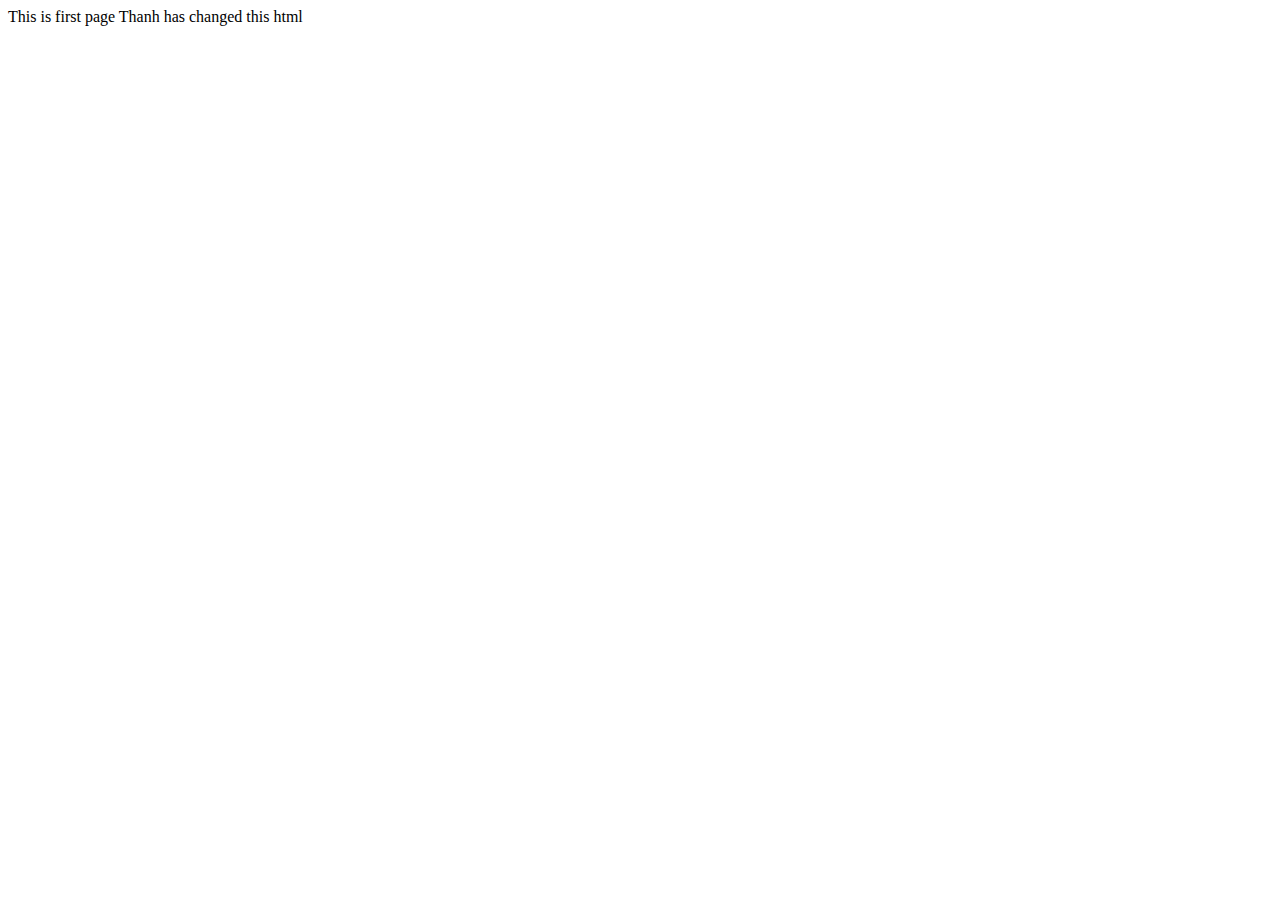
==== index.html @ 8ccbf405 "thanh change this" ====
<!DOCTYPE html>
<html lang="en">
<head>
    <meta charset="UTF-8">
    <meta http-equiv="X-UA-Compatible" content="IE=edge">
    <meta name="viewport" content="width=device-width, initial-scale=1.0">
    <title>Document</title>
</head>
<body>
    This is first page
    Thanh has changed this html
</body>
</html>
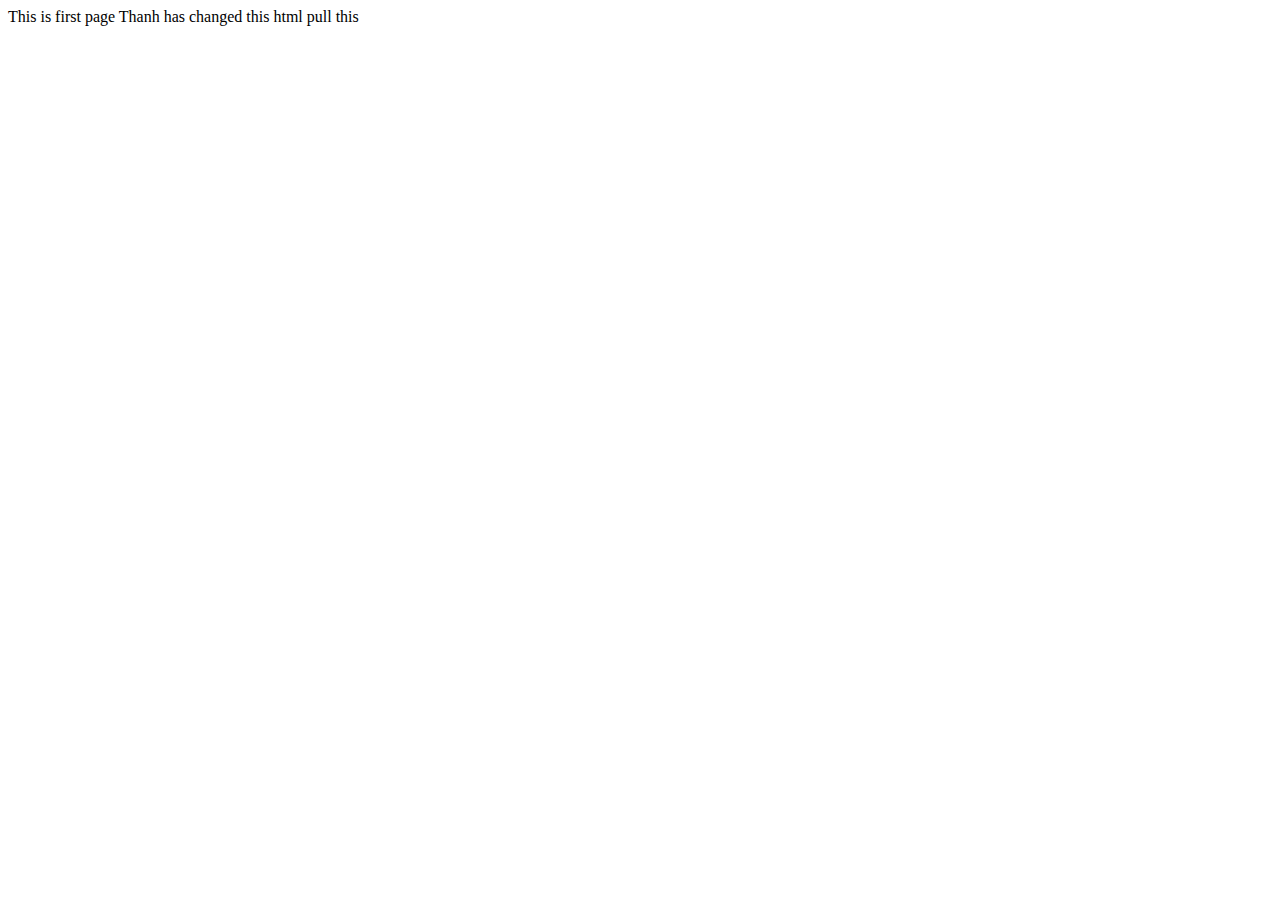
==== commit 3dfd3fd7: "Update index.html" ====
--- a/index.html
+++ b/index.html
@@ -9,5 +9,7 @@
 <body>
     This is first page
     Thanh has changed this html
+    
+    pull this
 </body>
-</html>+</html> 
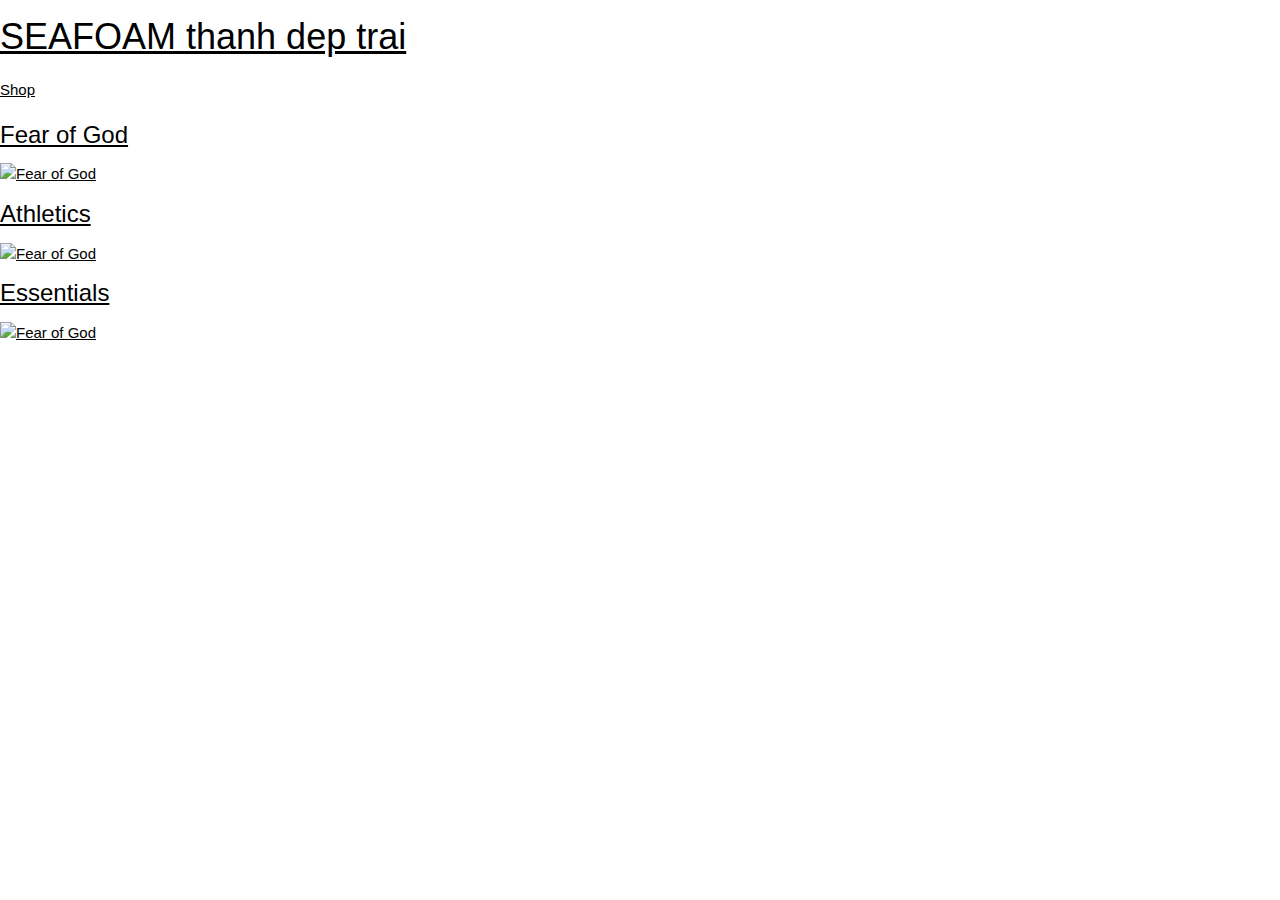
==== commit ba40d523: "chinh sua title" ====
--- a/index.html
+++ b/index.html
@@ -5,11 +5,54 @@
     <meta http-equiv="X-UA-Compatible" content="IE=edge">
     <meta name="viewport" content="width=device-width, initial-scale=1.0">
     <title>Document</title>
+    <link rel="stylesheet" href="https://www.w3schools.com/w3css/4/w3.css%22%3E">
+    <link rel="stylesheet" href="./assets/img/style.css">
+    
+    
 </head>
 <body>
-    This is first page
-    Thanh has changed this html
+    <div class="main">
+        <div class="picture">
+            <div class="header-title">
+            <a href="">
+                <h1>SEAFOAM thanh dep trai</h1>   
+                <p>Shop</p>     
+            </a>     
+            </div>
+        </div>
+    </div>
     
-    pull this
+<div class="section-list">
+    <div class="section-item">
+        <div class="section-body">
+                <a href="" class="text">
+                    <h3 class="section-heading">Fear of God</h3>
+                    <img src="./assets/img/over2.jpg" alt="Fear of God" class="section-img">
+                </a>
+            </div>
+        </div>
+    </div>
+
+    <div class="section-item">
+        <div class="section-body">
+                <a href="" class="text">
+                    <h3 class="section-heading">Athletics</h3>
+                    <img src="./assets/img/over2.jpg" alt="Fear of God" class="section-img">
+                </a>
+            </div>
+        </div>
+    </div>
+
+    <div class="section-item">
+        <div class="section-body">
+                <a href="" class="text">
+                    <h3 class="section-heading">Essentials</h3>
+                    <img src="./assets/img/over3.jpg" alt="Fear of God" class="section-img">
+                </a>
+            </div>
+        </div>
+    </div>
+</div>
+
 </body>
-</html> 
+</html>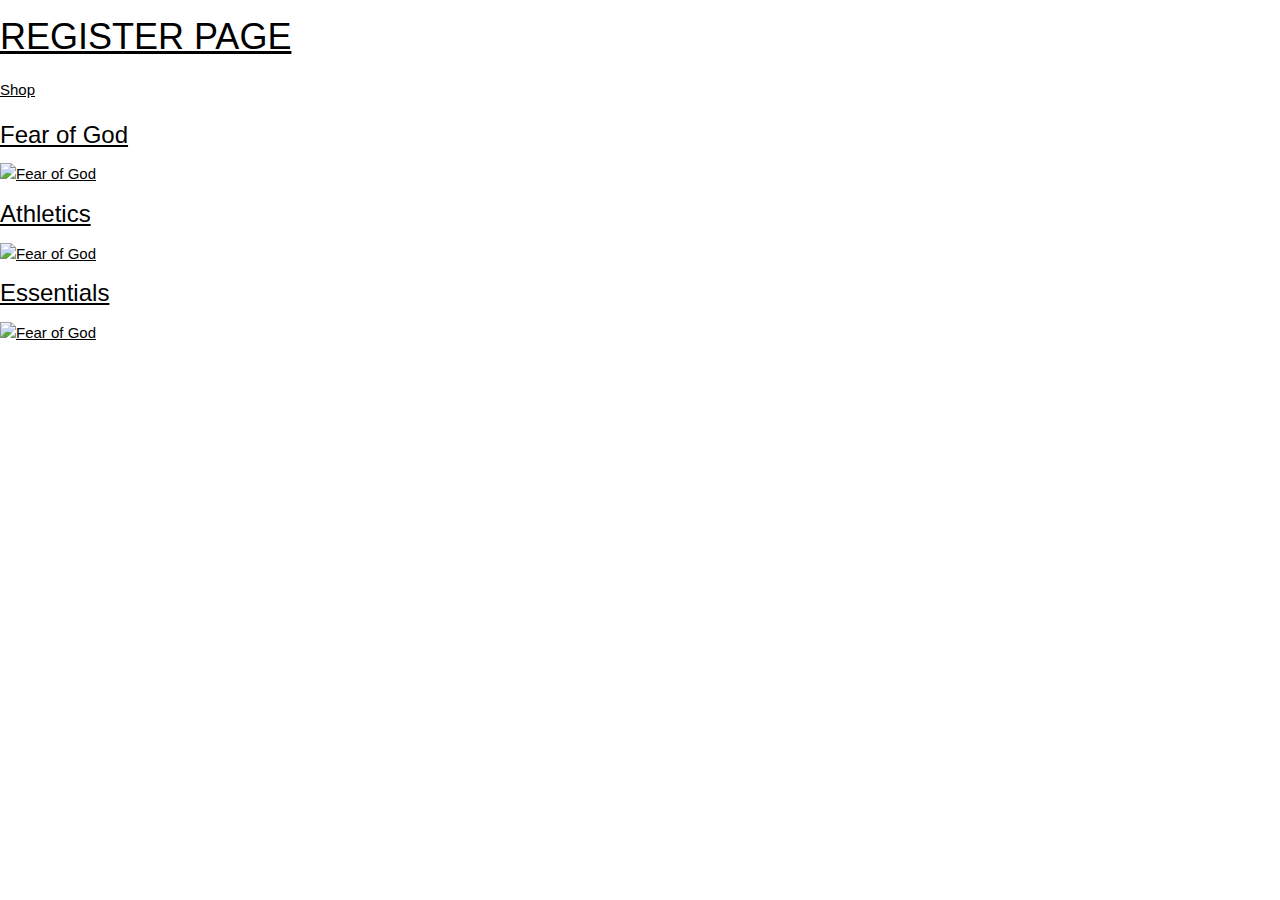
==== commit 3f41d18f: "create register page" ====
--- a/index.html
+++ b/index.html
@@ -15,7 +15,7 @@
         <div class="picture">
             <div class="header-title">
             <a href="">
-                <h1>SEAFOAM thanh dep trai</h1>   
+                <h1>REGISTER PAGE</h1>   
                 <p>Shop</p>     
             </a>     
             </div>
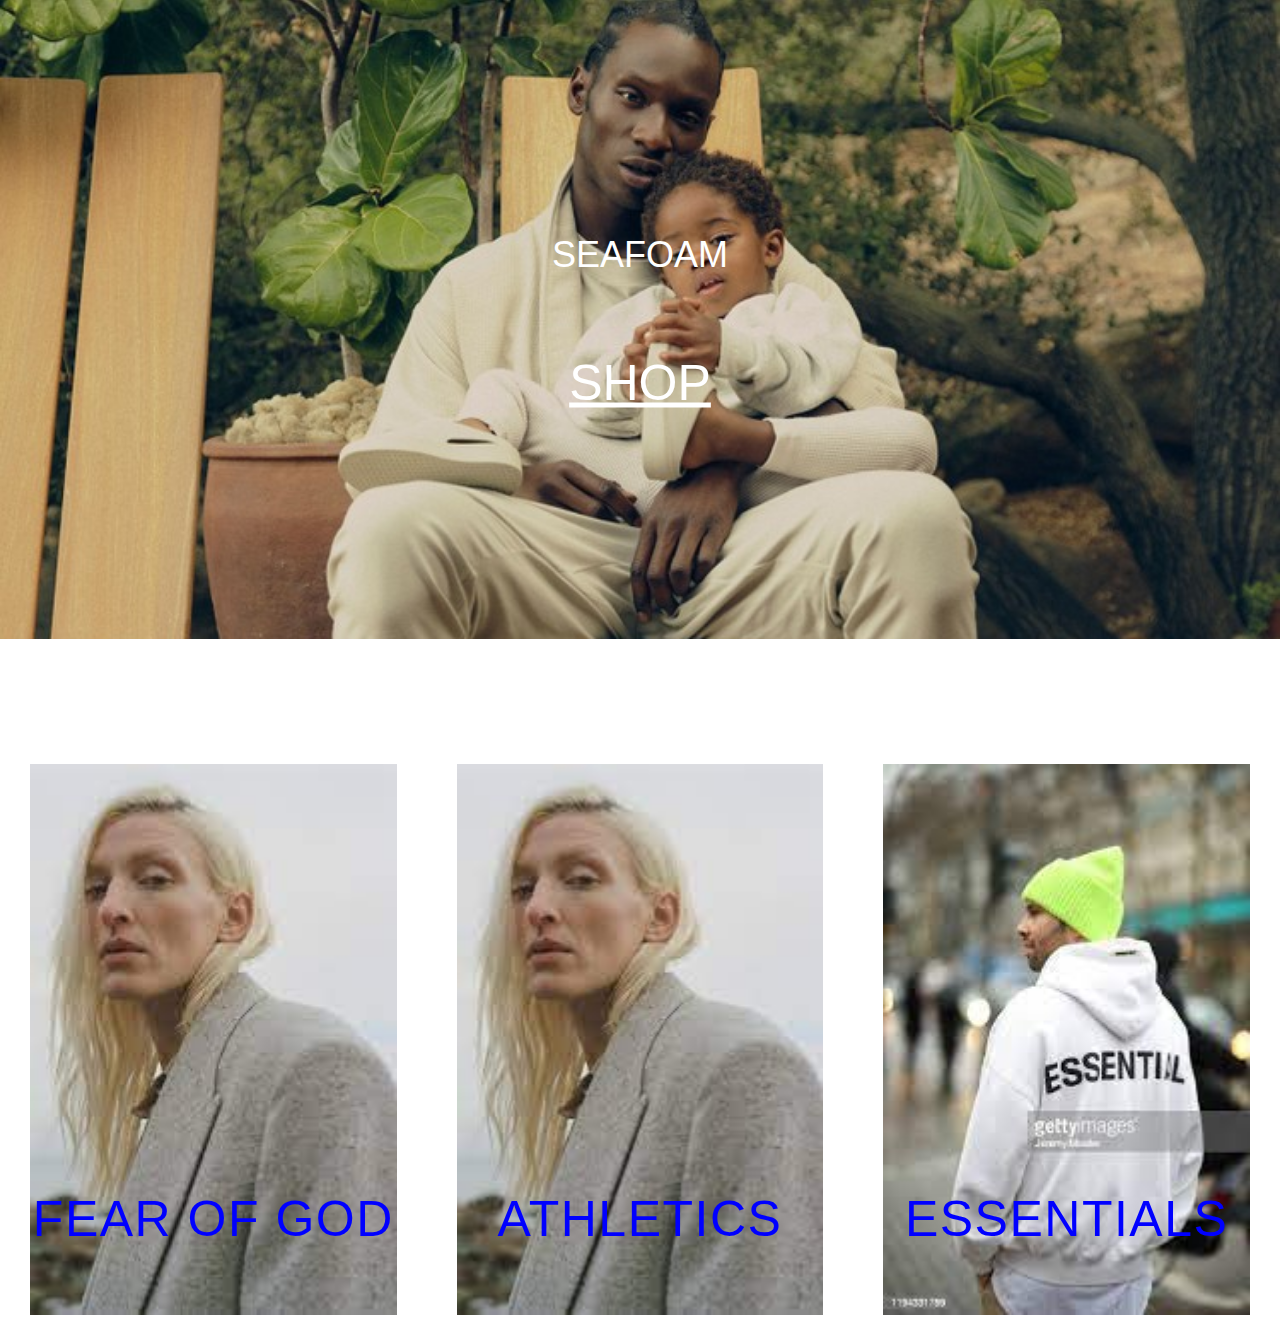
==== commit 9bbeec7c: "body" ====
--- a/index.html
+++ b/index.html
@@ -15,7 +15,7 @@
         <div class="picture">
             <div class="header-title">
             <a href="">
-                <h1>REGISTER PAGE</h1>   
+                <h1>SEAFOAM</h1>   
                 <p>Shop</p>     
             </a>     
             </div>
--- a/assets/img/style.css
+++ b/assets/img/style.css
@@ -0,0 +1,77 @@
+*{
+    margin: 0;
+    padding: 0;
+    box-sizing: border-box;
+}
+
+
+.picture{
+    position: relative;
+    margin-top: -1px;
+    padding-top: 50%;
+    background: url(./header1.jpg) top center / cover no-repeat;
+}
+
+
+.header-title a{
+    /* width: 800px; */
+    padding: 64px 0; 
+    color:#fff;
+    position: absolute;
+    top: 50%;
+    left: 50%;
+    text-align: center;
+    font-size: 50px;
+    transform: translate(-50%,-50%);
+    text-decoration: none;
+    text-transform: uppercase;
+    font-family:"HelveticaNeue-Light", "Helvetica Neue Light", "Helvetica Neue", Helvetica, Arial, "Lucida Grande", sans-serif;
+}
+
+.header-title a p {
+    text-decoration: underline;
+    margin-top: 64px;
+}
+
+.section-list{
+    margin-top: 20px;
+}
+
+.section-item{
+    float: left;
+    width: 33.33333%;
+    padding: 0 20px;
+}
+
+ 
+.section-body{
+    padding: 10px;
+    letter-spacing: .1em;
+
+}
+
+.text {
+    text-decoration: none ;
+   
+}
+ 
+.section-heading  {
+    color: blue;
+    text-transform: uppercase;
+    font-family: Arial, Helvetica, sans-serif;
+    top: 50%;
+    left: 50%;
+    text-align: center;
+    transform: translate(0%, 670%);
+    font-size: 50px;
+}
+
+.section-img{
+    width: 100%;
+}
+
+ 
+
+
+
+
